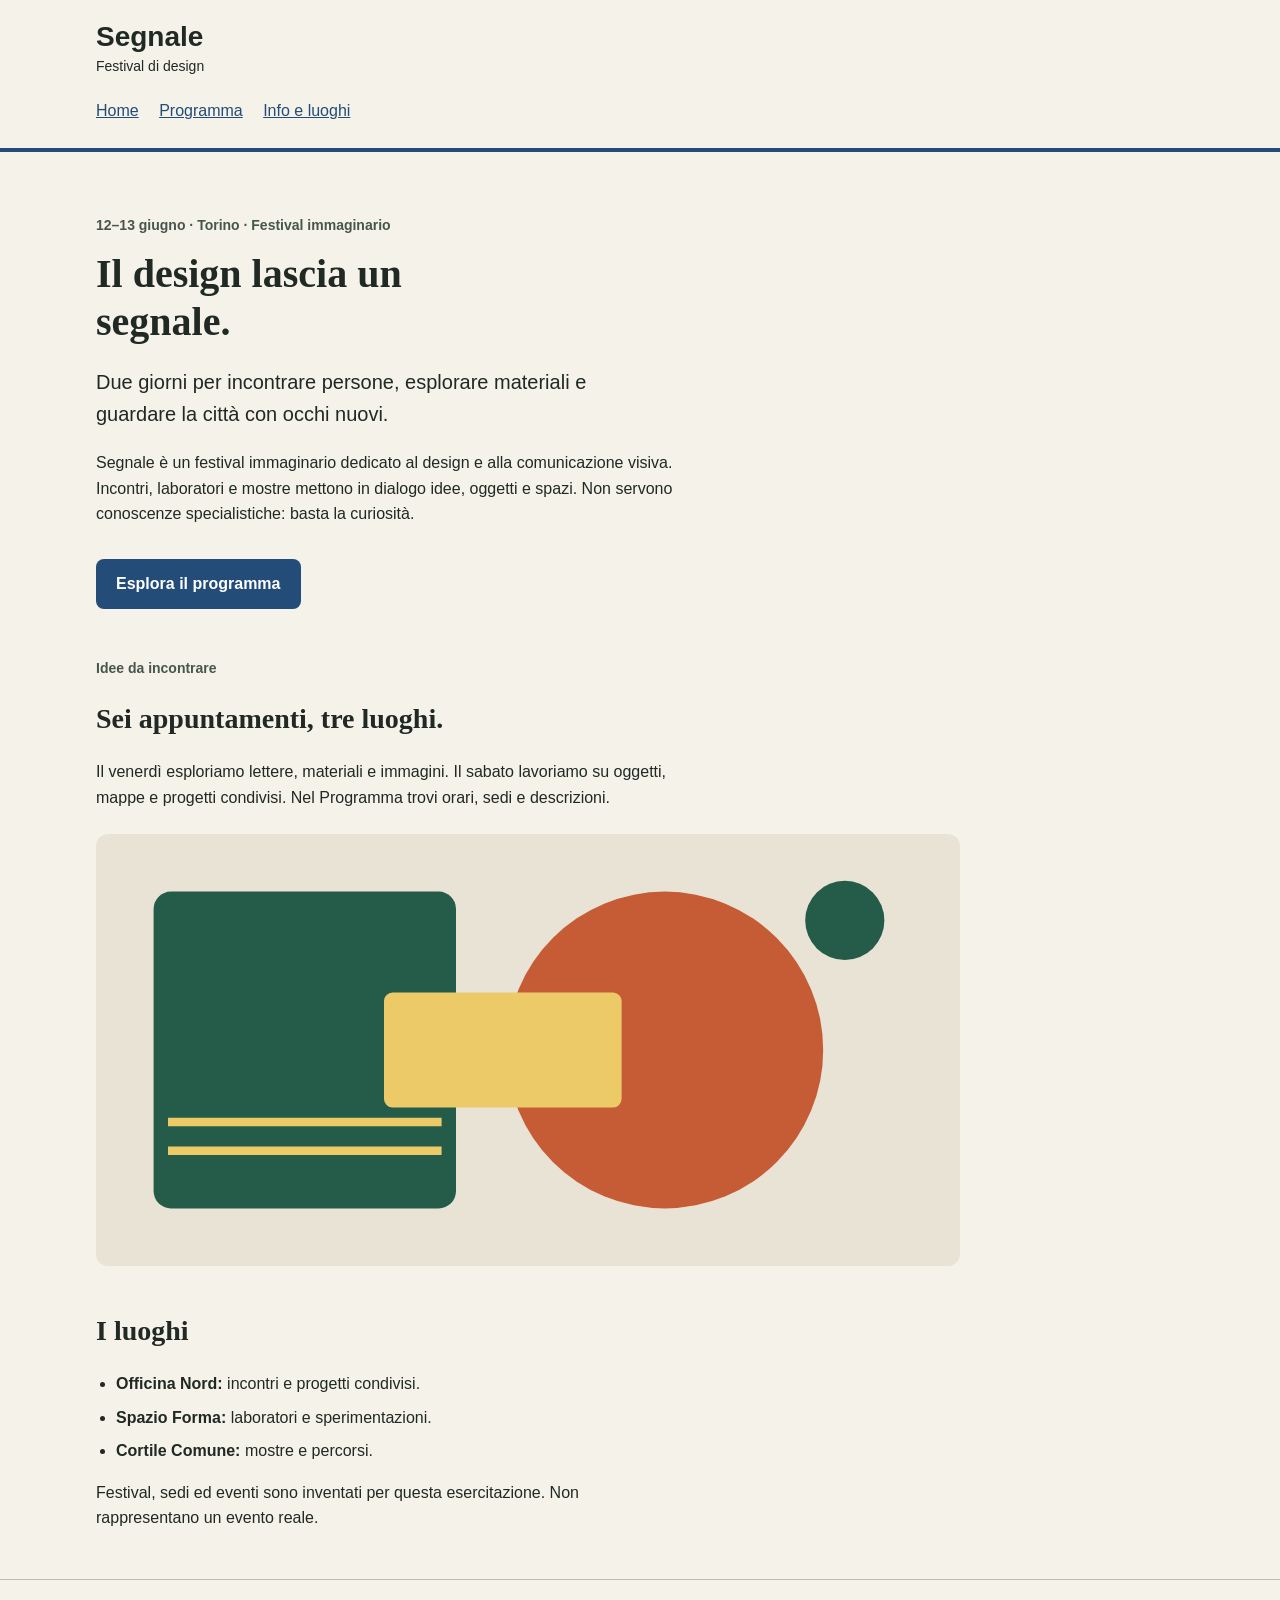
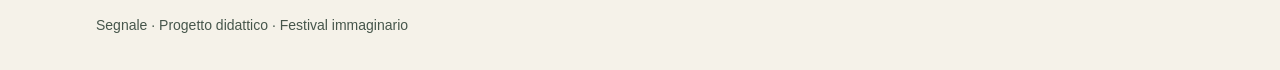
==== index.html @ 960b3bed "festival.segnale" ====
<!doctype html>
<html lang="it">
<head>
  <meta charset="utf-8">
  <meta name="viewport" content="width=device-width, initial-scale=1">
  <title>Segnale — Festival di design</title>
  <link rel="stylesheet" href="style.css">
</head>
<body>
  <a class="skip-link" href="#contenuto">Vai al contenuto</a>
  <header class="site-header">
    <div class="container">
      <a class="brand" href="index.html">Segnale<span>Festival di design</span></a>
      <nav>
        <a href="index.html">Home</a>
        <a href="programma.html">Programma</a>
        <a href="info.html">Info e luoghi</a>
      </nav>
    </div>
  </header>

  <main id="contenuto" class="container">
    <section class="intro">
      <p class="eyebrow">12–13 giugno · Torino · Festival immaginario</p>
      <h1 id="titolo-home">Il design lascia un segnale.</h1>
      <p class="lead">Due giorni per incontrare persone, esplorare materiali e guardare la città con occhi nuovi.</p>
      <p class="reading-text">Segnale è un festival immaginario dedicato al design e alla comunicazione visiva. Incontri, laboratori e mostre mettono in dialogo idee, oggetti e spazi. Non servono conoscenze specialistiche: basta la curiosità.</p>
      <a class="button-link" href="programma.html">Esplora il programma</a>
    </section>

    <section class="content-section">
      <p class="eyebrow">Idee da incontrare</p>
      <h2 id="titolo-festival">Sei appuntamenti, tre luoghi.</h2>
      <p class="reading-text">Il venerdì esploriamo lettere, materiali e immagini. Il sabato lavoriamo su oggetti, mappe e progetti condivisi. Nel Programma trovi orari, sedi e descrizioni.</p>
      <img class="festival-image" src="assets/festival.svg" alt="Composizione geometrica di cerchi e rettangoli nei colori del festival" width="1200" height="600">
    </section>

    <section class="content-section">
      <h2 id="titolo-luoghi">I luoghi</h2>
      <ul class="venues">
        <li><strong>Officina Nord:</strong> incontri e progetti condivisi.</li>
        <li><strong>Spazio Forma:</strong> laboratori e sperimentazioni.</li>
        <li><strong>Cortile Comune:</strong> mostre e percorsi.</li>
      </ul>
      <p class="reading-text">Festival, sedi ed eventi sono inventati per questa esercitazione. Non rappresentano un evento reale.</p>
    </section>
  </main>

  <footer class="site-footer"><div class="container"><p>Segnale · Progetto didattico · Festival immaginario</p></div></footer>
</body>
</html>
---- style.css ----
/* Segnale: esempio completo della consegna su Home, Programma e Info. */

/* Valori condivisi: le regole interessate li richiamano con var(). */
:root {
  --colore-primario: #234c78;
  --colore-primario-scuro: #163454;
  --colore-sfondo: #f5f2e9;
  --colore-testo: #202923;
  --font-testo: Arial, Helvetica, sans-serif;
  --font-titoli: Georgia, "Times New Roman", serif;
}

* {
  box-sizing: border-box;
}

body {
  margin: 0;
  background: var(--colore-sfondo);
  color: var(--colore-testo);
  font-family: var(--font-testo);
  font-size: 1rem;
  line-height: 1.6;
}

a {
  color: var(--colore-primario);
}

a:hover {
  text-decoration: underline;
}

a:focus {
  outline: 3px solid var(--colore-testo);
}

.container {
  width: 92%;
  max-width: 68rem;
  margin: 0 auto;
}

.site-header {
  padding: 1.25rem 0;
  border-bottom: 4px solid var(--colore-primario);
}

.brand {
  display: inline-block;
  color: var(--colore-testo);
  font-size: 1.75rem;
  font-weight: bold;
  line-height: 1.2;
  text-decoration: none;
}

.brand span {
  display: block;
  margin-top: 0.25rem;
  font-size: 0.875rem;
  font-weight: normal;
}

nav {
  margin-top: 1rem;
}

nav a {
  display: inline-block;
  margin-right: 1rem;
  padding: 0.25rem 0;
}

.intro {
  padding: 3rem 0 1rem;
}

.eyebrow,
.event-meta {
  color: #46564b;
  font-size: 0.875rem;
  font-weight: bold;
}

h1,
h2,
h3 {
  font-family: var(--font-titoli);
  line-height: 1.2;
}

h1 {
  max-width: 18ch;
  margin: 0.75rem 0 1.25rem;
  font-size: 2.5rem;
}

h2 {
  font-size: 1.75rem;
}

h3 {
  margin: 0.5rem 0 0.75rem;
  font-size: 1.375rem;
}

.lead {
  max-width: 48ch;
  font-size: 1.25rem;
}

.reading-text {
  max-width: 65ch;
}

.button-link {
  display: inline-block;
  margin-top: 1rem;
  padding: 0.75rem 1.25rem;
  border-radius: 0.5rem;
  background: var(--colore-primario);
  color: #ffffff;
  font-weight: bold;
  text-decoration: none;
}

.button-link:hover {
  background: var(--colore-primario-scuro);
}

.content-section {
  margin: 2rem 0 3rem;
}

.festival-image {
  display: block;
  width: 100%;
  max-width: 54rem;
  height: auto;
  margin-top: 1.5rem;
  border-radius: 0.75rem;
}

.venues {
  padding-left: 1.25rem;
}

.venues li {
  margin-bottom: 0.5rem;
}

/* Disposizione di base: una colonna. */
.event-grid {
  display: grid;
  grid-template-columns: 1fr;
  gap: 2rem;
}

.event-card {
  overflow: hidden;
  border: 1px solid #b7c0b7;
  border-radius: 0.75rem;
  background: #ffffff;
}

.event-card img {
  display: block;
  width: 100%;
  height: auto;
}

.event-body {
  padding: 1.5rem;
}

.event-place {
  margin-bottom: 0;
  color: #46564b;
  font-size: 0.875rem;
}

.site-footer {
  padding: 1.25rem 0;
  border-top: 1px solid #b7c0b7;
  color: #46564b;
  font-size: 0.875rem;
}

.skip-link {
  position: absolute;
  top: -6rem;
  left: 1rem;
  padding: 0.75rem 1rem;
  background: #ffffff;
  color: var(--colore-testo);
}

.skip-link:focus {
  top: 1rem;
}

/* Galleria sedi (Swiper): stessa grammatica visiva delle card del Programma. */
.galleria-sedi {
  max-width: 54rem;
  margin-top: 1.5rem;
  padding-bottom: 4.5rem; /* spazio per i pulsanti sotto la didascalia */
  border: 1px solid #b7c0b7;
  border-radius: 0.75rem;
  background: #ffffff;
}

.slide-sede {
  margin: 0;
}

/* Stesso rettangolo per tutte le foto, senza deformarle. */
.slide-sede img {
  display: block;
  width: 100%;
  aspect-ratio: 16 / 9;
  height: auto;
  object-fit: cover;
}

.slide-sede figcaption {
  padding: 1.5rem 1.5rem 0;
}

.slide-sede h3 {
  margin-top: 0;
}

.slide-sede p {
  margin-bottom: 0;
}

/* Pulsanti precedente/successivo: stile dei .button-link, sotto la foto. */
.galleria-sedi .swiper-button-prev,
.galleria-sedi .swiper-button-next {
  top: auto;
  bottom: 1rem;
  width: 2.75rem;
  height: 2.75rem;
  margin-top: 0;
  padding: 0.75rem;
  border: 0;
  border-radius: 0.5rem;
  background: var(--colore-primario);
  color: #ffffff;
  --swiper-navigation-color: #ffffff;
  --swiper-navigation-size: 1.25rem;
}

.galleria-sedi .swiper-button-prev {
  left: 1.5rem;
}

.galleria-sedi .swiper-button-next {
  right: 1.5rem;
}

.galleria-sedi .swiper-button-prev:hover,
.galleria-sedi .swiper-button-next:hover {
  background: var(--colore-primario-scuro);
}

.galleria-sedi .swiper-button-prev:focus,
.galleria-sedi .swiper-button-next:focus {
  outline: 3px solid var(--colore-testo);
  outline-offset: 2px;
}

/* Da 600 px: due colonne. */
@media (min-width: 600px) {
  .event-grid {
    grid-template-columns: repeat(2, 1fr);
  }
}

/* Da 1024 px: tre colonne. Questa regola segue quella da 600 px. */
@media (min-width: 1024px) {
  .event-grid {
    grid-template-columns: repeat(3, 1fr);
  }
}
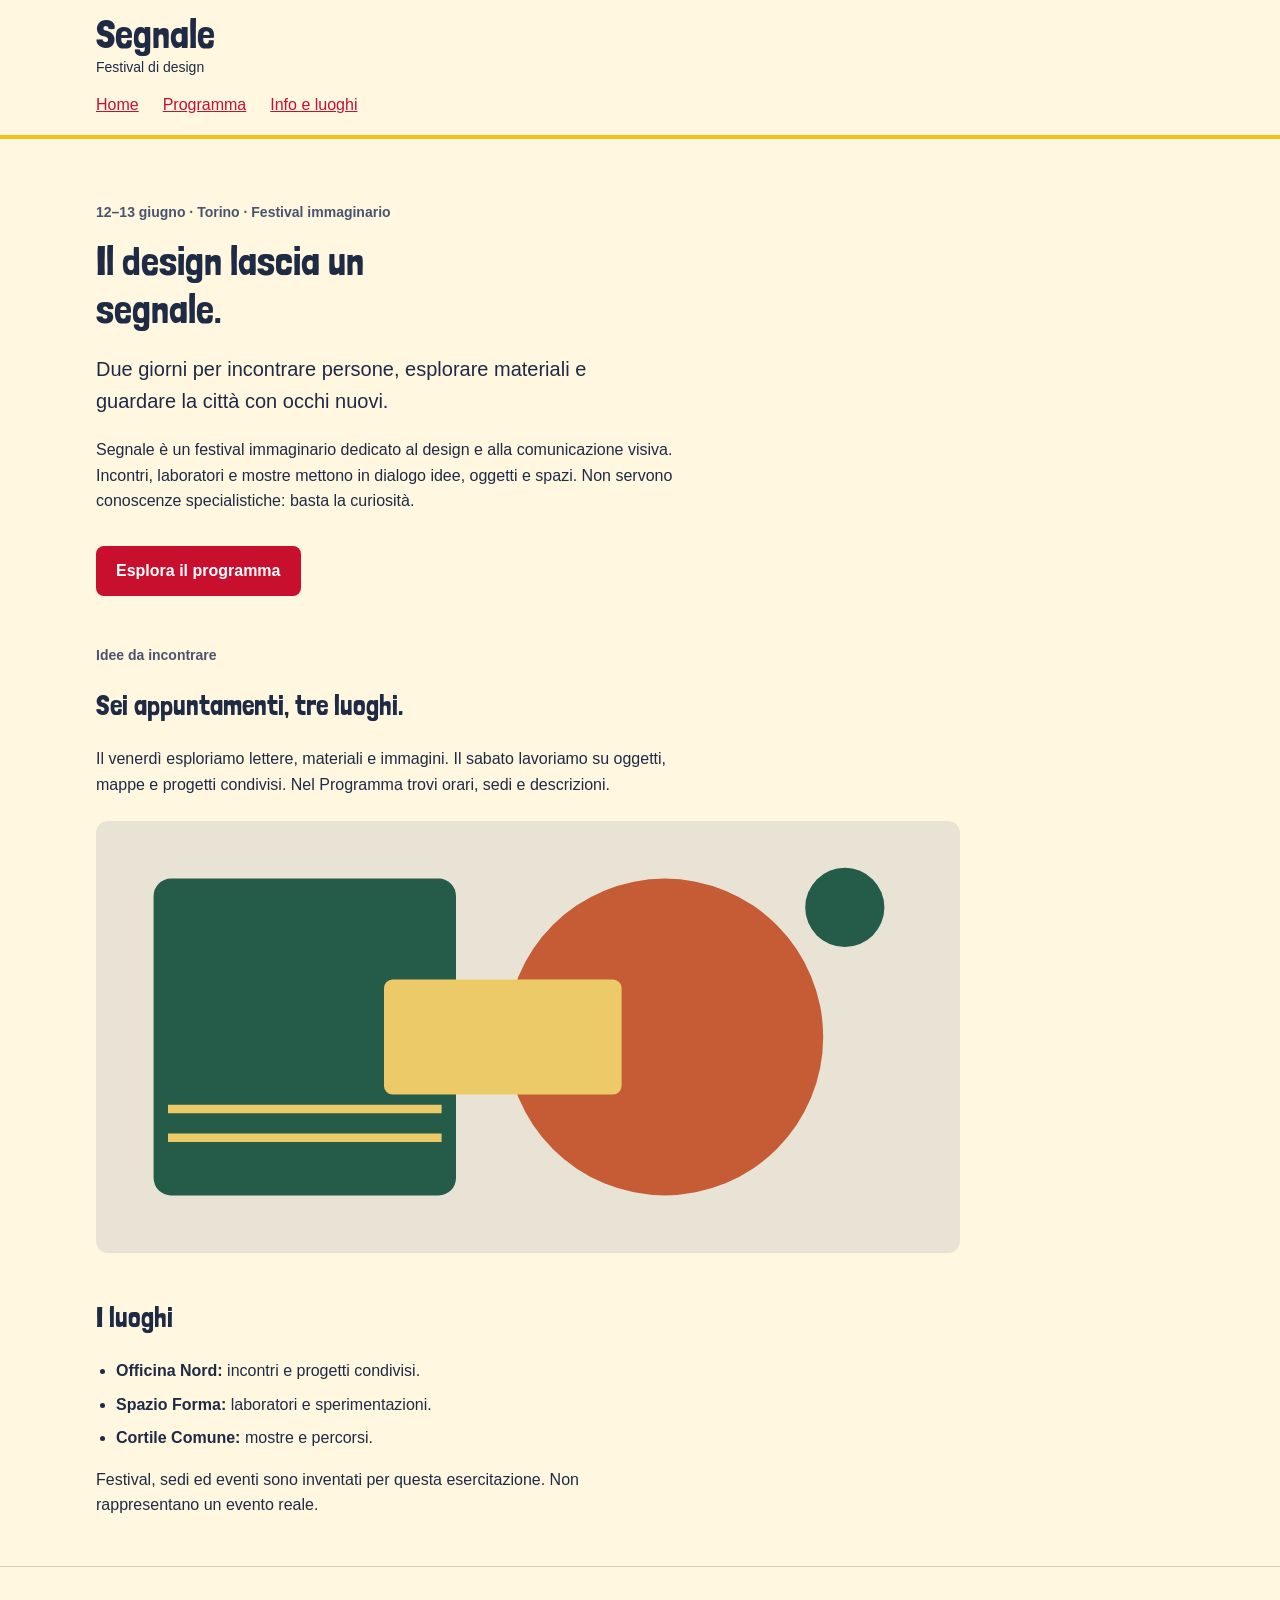
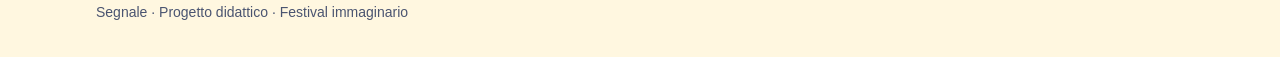
==== commit 74616df9: "esercitazione 7" ====
--- a/index.html
+++ b/index.html
@@ -4,6 +4,9 @@
   <meta charset="utf-8">
   <meta name="viewport" content="width=device-width, initial-scale=1">
   <title>Segnale — Festival di design</title>
+  <link rel="preconnect" href="https://fonts.googleapis.com">
+  <link rel="preconnect" href="https://fonts.gstatic.com" crossorigin>
+  <link href="https://fonts.googleapis.com/css2?family=Londrina+Solid:wght@400;900&display=swap" rel="stylesheet">
   <link rel="stylesheet" href="style.css">
 </head>
 <body>
--- a/style.css
+++ b/style.css
@@ -2,12 +2,13 @@
 
 /* Valori condivisi: le regole interessate li richiamano con var(). */
 :root {
-  --colore-primario: #234c78;
-  --colore-primario-scuro: #163454;
-  --colore-sfondo: #f5f2e9;
-  --colore-testo: #202923;
+  --colore-primario: #c8102e;
+  --colore-primario-scuro: #9b0c22;
+  --colore-accento: #f2c21b;
+  --colore-sfondo: #fff7e0;
+  --colore-testo: #1f2a44;
   --font-testo: Arial, Helvetica, sans-serif;
-  --font-titoli: Georgia, "Times New Roman", serif;
+  --font-titoli: "Londrina Solid", sans-serif;
 }
 
 * {
@@ -42,34 +43,42 @@
 }
 
 .site-header {
-  padding: 1.25rem 0;
-  border-bottom: 4px solid var(--colore-primario);
+  position: sticky;
+  top: 0;
+  z-index: 1000;
+  padding: 0.75rem 0;
+  background: var(--colore-sfondo);
+  border-bottom: 4px solid var(--colore-accento);
 }
 
 .brand {
   display: inline-block;
   color: var(--colore-testo);
-  font-size: 1.75rem;
-  font-weight: bold;
-  line-height: 1.2;
+  font-family: var(--font-titoli);
+  font-size: 2.5rem;
+  font-weight: 400;
+  line-height: 1.1;
   text-decoration: none;
 }
 
 .brand span {
   display: block;
   margin-top: 0.25rem;
+  font-family: var(--font-testo);
   font-size: 0.875rem;
   font-weight: normal;
 }
 
 nav {
-  margin-top: 1rem;
+  display: flex;
+  flex-direction: column;
+  gap: 0;
+  margin-top: 0.5rem;
 }
 
 nav a {
-  display: inline-block;
-  margin-right: 1rem;
-  padding: 0.25rem 0;
+  display: block;
+  padding: 0.3rem 0;
 }
 
 .intro {
@@ -78,7 +87,7 @@
 
 .eyebrow,
 .event-meta {
-  color: #46564b;
+  color: #4a5470;
   font-size: 0.875rem;
   font-weight: bold;
 }
@@ -87,6 +96,7 @@
 h2,
 h3 {
   font-family: var(--font-titoli);
+  font-weight: 400;
   line-height: 1.2;
 }
 
@@ -159,7 +169,7 @@
 
 .event-card {
   overflow: hidden;
-  border: 1px solid #b7c0b7;
+  border: 1px solid #d8cdb0;
   border-radius: 0.75rem;
   background: #ffffff;
 }
@@ -176,14 +186,14 @@
 
 .event-place {
   margin-bottom: 0;
-  color: #46564b;
+  color: #4a5470;
   font-size: 0.875rem;
 }
 
 .site-footer {
   padding: 1.25rem 0;
-  border-top: 1px solid #b7c0b7;
-  color: #46564b;
+  border-top: 1px solid #d8cdb0;
+  color: #4a5470;
   font-size: 0.875rem;
 }
 
@@ -205,7 +215,7 @@
   max-width: 54rem;
   margin-top: 1.5rem;
   padding-bottom: 4.5rem; /* spazio per i pulsanti sotto la didascalia */
-  border: 1px solid #b7c0b7;
+  border: 1px solid #d8cdb0;
   border-radius: 0.75rem;
   background: #ffffff;
 }
@@ -272,15 +282,55 @@
 }
 
 /* Da 600 px: due colonne. */
+/* Mappa e indirizzi */
+.mappa-contenitore {
+  max-width: 54rem;
+  margin-top: 1.5rem;
+}
+
+#mappa-sedi {
+  display: block;
+  width: 100%;
+  height: 360px;
+  border: 1px solid #d8cdb0;
+  border-radius: 0.75rem;
+}
+
+@media (min-width: 768px) {
+  #mappa-sedi {
+    height: 480px;
+  }
+}
+
+.indirizzi-sedi {
+  display: grid;
+  grid-template-columns: 1fr;
+  gap: 1rem;
+  max-width: 54rem;
+  padding: 0;
+  list-style: none;
+}
+
+@media (min-width: 768px) {
+  .indirizzi-sedi {
+    grid-template-columns: repeat(3, minmax(0, 1fr));
+  }
+}
+
+.indirizzi-sedi li {
+  display: flex;
+  flex-direction: column;
+  gap: 0.25rem;
+  padding: 1.25rem;
+  border: 1px solid #d8cdb0;
+  border-radius: 0.75rem;
+  background: #ffffff;
+}
+
+/* Da 600 px: menu in riga */
 @media (min-width: 600px) {
-  .event-grid {
-    grid-template-columns: repeat(2, 1fr);
-  }
-}
-
-/* Da 1024 px: tre colonne. Questa regola segue quella da 600 px. */
-@media (min-width: 1024px) {
-  .event-grid {
-    grid-template-columns: repeat(3, 1fr);
+  nav {
+    flex-direction: row;
+    gap: 1.5rem;
   }
 }
